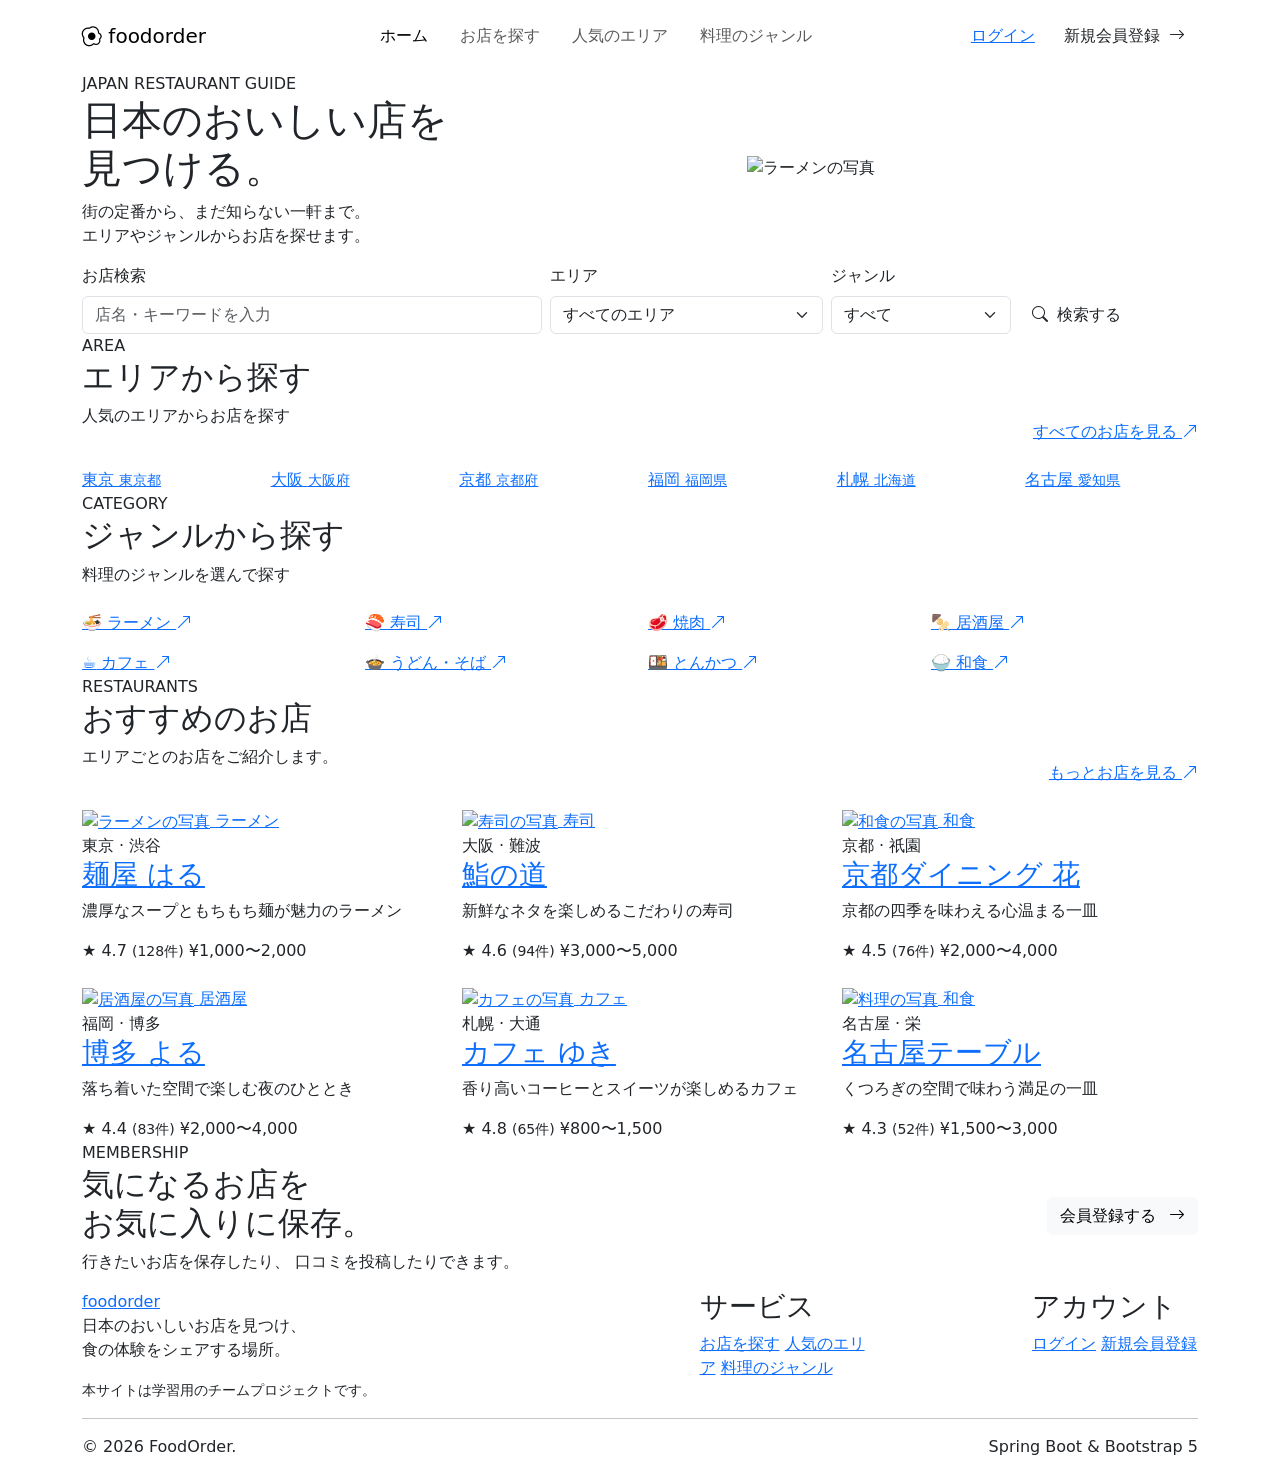
==== src/main/resources/templates/index.html @ aa1722ac "Feat: Add HomeController and index" ====
<!DOCTYPE html>
<html lang="ja" xmlns:th="http://www.thymeleaf.org">
<head>
    <meta charset="UTF-8">
    <meta name="viewport" content="width=device-width, initial-scale=1.0">
    <title>FoodOrder | 日本のおいしいお店を探す</title>

    <!-- Bootstrap 5 -->
    <link href="https://cdn.jsdelivr.net/npm/bootstrap@5.3.3/dist/css/bootstrap.min.css" rel="stylesheet">
    <link href="https://cdn.jsdelivr.net/npm/bootstrap-icons@1.11.3/font/bootstrap-icons.min.css" rel="stylesheet">

    <!-- Custom CSS -->
    <link rel="stylesheet" th:href="@{/main.css}" href="/main.css">
</head>

<body>

<!-- Header -->
<header class="site-header sticky-top">
    <nav class="navbar navbar-expand-lg">
        <div class="container py-2">

            <a class="navbar-brand" href="/">
                <span class="brand-icon">
                    <i class="bi bi-egg-fried"></i>
                </span>
                food<span class="brand-accent">order</span>
            </a>

            <button class="navbar-toggler border-0"
                    type="button"
                    data-bs-toggle="collapse"
                    data-bs-target="#mainNavbar"
                    aria-controls="mainNavbar"
                    aria-expanded="false"
                    aria-label="メニューを開く">
                <span class="navbar-toggler-icon"></span>
            </button>

            <div class="collapse navbar-collapse" id="mainNavbar">
                <ul class="navbar-nav mx-auto gap-lg-3">

                    <li class="nav-item">
                        <a class="nav-link active" href="/">
                            ホーム
                        </a>
                    </li>

                    <li class="nav-item">
                        <a class="nav-link" href="/restaurants">
                            お店を探す
                        </a>
                    </li>

                    <li class="nav-item">
                        <a class="nav-link" href="#regions">
                            人気のエリア
                        </a>
                    </li>

                    <li class="nav-item">
                        <a class="nav-link" href="#categories">
                            料理のジャンル
                        </a>
                    </li>
                </ul>

                <div class="d-flex align-items-center gap-3 header-actions">
                    <a href="/login" class="login-link">
                        ログイン
                    </a>

                    <a href="/join" class="btn btn-brand">
                        新規会員登録
                        <i class="bi bi-arrow-right ms-1"></i>
                    </a>
                </div>
            </div>

        </div>
    </nav>
</header>

<main>

    <!-- Hero -->
    <section class="hero-section">
        <div class="container">

            <div class="row align-items-center gy-4">

                <div class="col-lg-7">
                    <span class="section-kicker">
                        JAPAN RESTAURANT GUIDE
                    </span>

                    <h1 class="hero-title">
                        日本のおいしい店を<br>
                        <span>見つける。</span>
                    </h1>

                    <p class="hero-subtitle">
                        街の定番から、まだ知らない一軒まで。<br>
                        エリアやジャンルからお店を探せます。
                    </p>
                </div>

                <div class="col-lg-5 d-none d-lg-block">
                    <img class="hero-photo"
                         src="https://images.unsplash.com/photo-1569718212165-3a8278d5f624?auto=format&amp;fit=crop&amp;w=1100&amp;q=85"
                         alt="ラーメンの写真">
                </div>

            </div>

            <!-- Search -->
            <form class="search-panel" action="/restaurants" method="get">

                <div class="row g-2 align-items-end">

                    <div class="col-12 col-lg-5">
                        <label class="form-label" for="keyword">
                            お店検索
                        </label>

                        <input type="search"
                               class="form-control"
                               id="keyword"
                               name="keyword"
                               placeholder="店名・キーワードを入力">
                    </div>

                    <div class="col-6 col-lg-3">
                        <label class="form-label" for="region">
                            エリア
                        </label>

                        <select class="form-select" id="region" name="region">
                            <option value="">すべてのエリア</option>
                            <option value="東京">東京</option>
                            <option value="大阪">大阪</option>
                            <option value="京都">京都</option>
                            <option value="福岡">福岡</option>
                            <option value="札幌">札幌</option>
                            <option value="名古屋">名古屋</option>
                        </select>
                    </div>

                    <div class="col-6 col-lg-2">
                        <label class="form-label" for="category">
                            ジャンル
                        </label>

                        <select class="form-select" id="category" name="category">
                            <option value="">すべて</option>
                            <option value="ラーメン">ラーメン</option>
                            <option value="寿司">寿司</option>
                            <option value="焼肉">焼肉</option>
                            <option value="居酒屋">居酒屋</option>
                            <option value="カフェ">カフェ</option>
                            <option value="うどん・そば">うどん・そば</option>
                            <option value="とんかつ">とんかつ</option>
                            <option value="和食">和食</option>
                        </select>
                    </div>

                    <div class="col-12 col-lg-2">
                        <button class="btn btn-brand search-button"
                                type="submit">
                            <i class="bi bi-search me-1"></i>
                            検索する
                        </button>
                    </div>

                </div>

            </form>
        </div>
    </section>

    <!-- Popular Regions -->
    <section class="section-space" id="regions">
        <div class="container">

            <div class="section-heading d-flex justify-content-between align-items-end flex-wrap gap-2 mb-4">

                <div>
                    <span class="section-kicker">AREA</span>
                    <h2>エリアから探す</h2>
                    <p>人気のエリアからお店を探す</p>
                </div>

                <a class="section-more" href="/restaurants">
                    すべてのお店を見る
                    <i class="bi bi-arrow-up-right"></i>
                </a>

            </div>

            <div class="row g-3">

                <div class="col-6 col-md-4 col-lg-2">
                    <a class="region-card region-tokyo"
                       href="/restaurants?region=東京">
                        <span class="region-label">
                            東京
                            <small>東京都</small>
                        </span>
                    </a>
                </div>

                <div class="col-6 col-md-4 col-lg-2">
                    <a class="region-card region-osaka"
                       href="/restaurants?region=大阪">
                        <span class="region-label">
                            大阪
                            <small>大阪府</small>
                        </span>
                    </a>
                </div>

                <div class="col-6 col-md-4 col-lg-2">
                    <a class="region-card region-kyoto"
                       href="/restaurants?region=京都">
                        <span class="region-label">
                            京都
                            <small>京都府</small>
                        </span>
                    </a>
                </div>

                <div class="col-6 col-md-4 col-lg-2">
                    <a class="region-card region-fukuoka"
                       href="/restaurants?region=福岡">
                        <span class="region-label">
                            福岡
                            <small>福岡県</small>
                        </span>
                    </a>
                </div>

                <div class="col-6 col-md-4 col-lg-2">
                    <a class="region-card region-sapporo"
                       href="/restaurants?region=札幌">
                        <span class="region-label">
                            札幌
                            <small>北海道</small>
                        </span>
                    </a>
                </div>

                <div class="col-6 col-md-4 col-lg-2">
                    <a class="region-card region-nagoya"
                       href="/restaurants?region=名古屋">
                        <span class="region-label">
                            名古屋
                            <small>愛知県</small>
                        </span>
                    </a>
                </div>

            </div>

        </div>
    </section>

    <!-- Categories -->
    <section class="section-space category-section" id="categories">
        <div class="container">

            <div class="section-heading mb-4">
                <span class="section-kicker">CATEGORY</span>
                <h2>ジャンルから探す</h2>
                <p>料理のジャンルを選んで探す</p>
            </div>

            <div class="row g-3">

                <div class="col-6 col-md-3">
                    <a class="category-card"
                       href="/restaurants?category=ラーメン">
                        <span class="category-emoji">🍜</span>
                        ラーメン
                        <i class="bi bi-arrow-up-right"></i>
                    </a>
                </div>

                <div class="col-6 col-md-3">
                    <a class="category-card"
                       href="/restaurants?category=寿司">
                        <span class="category-emoji">🍣</span>
                        寿司
                        <i class="bi bi-arrow-up-right"></i>
                    </a>
                </div>

                <div class="col-6 col-md-3">
                    <a class="category-card"
                       href="/restaurants?category=焼肉">
                        <span class="category-emoji">🥩</span>
                        焼肉
                        <i class="bi bi-arrow-up-right"></i>
                    </a>
                </div>

                <div class="col-6 col-md-3">
                    <a class="category-card"
                       href="/restaurants?category=居酒屋">
                        <span class="category-emoji">🍢</span>
                        居酒屋
                        <i class="bi bi-arrow-up-right"></i>
                    </a>
                </div>

                <div class="col-6 col-md-3">
                    <a class="category-card"
                       href="/restaurants?category=カフェ">
                        <span class="category-emoji">☕</span>
                        カフェ
                        <i class="bi bi-arrow-up-right"></i>
                    </a>
                </div>

                <div class="col-6 col-md-3">
                    <a class="category-card"
                       href="/restaurants?category=うどん・そば">
                        <span class="category-emoji">🍲</span>
                        うどん・そば
                        <i class="bi bi-arrow-up-right"></i>
                    </a>
                </div>

                <div class="col-6 col-md-3">
                    <a class="category-card"
                       href="/restaurants?category=とんかつ">
                        <span class="category-emoji">🍱</span>
                        とんかつ
                        <i class="bi bi-arrow-up-right"></i>
                    </a>
                </div>

                <div class="col-6 col-md-3">
                    <a class="category-card"
                       href="/restaurants?category=和食">
                        <span class="category-emoji">🍚</span>
                        和食
                        <i class="bi bi-arrow-up-right"></i>
                    </a>
                </div>

            </div>

        </div>
    </section>

    <!-- Recommended Restaurants -->
    <section class="section-space" id="recommended">
        <div class="container">

            <div class="section-heading d-flex justify-content-between align-items-end flex-wrap gap-2 mb-4">

                <div>
                    <span class="section-kicker">RESTAURANTS</span>
                    <h2>おすすめのお店</h2>
                    <p>エリアごとのお店をご紹介します。</p>
                </div>

                <a class="section-more" href="/restaurants">
                    もっとお店を見る
                    <i class="bi bi-arrow-up-right"></i>
                </a>

            </div>

            <div class="row g-4">

                <!-- Restaurant 1 -->
                <div class="col-md-6 col-lg-4">
                    <article class="restaurant-card h-100">

                        <a class="restaurant-img-wrap" href="/restaurants/1">
                            <img src="https://images.unsplash.com/photo-1569718212165-3a8278d5f624?auto=format&amp;fit=crop&amp;w=900&amp;q=85"
                                 alt="ラーメンの写真">
                            <span class="category-chip">ラーメン</span>
                        </a>

                        <div class="restaurant-info">
                            <div class="restaurant-meta">東京 · 渋谷</div>

                            <h3>
                                <a href="/restaurants/1">麺屋 はる</a>
                            </h3>

                            <p>濃厚なスープともちもち麺が魅力のラーメン</p>

                            <div class="restaurant-bottom">
                                <span class="rating">
                                    ★ 4.7 <small>(128件)</small>
                                </span>
                                <span class="price">¥1,000〜2,000</span>
                            </div>
                        </div>

                    </article>
                </div>

                <!-- Restaurant 2 -->
                <div class="col-md-6 col-lg-4">
                    <article class="restaurant-card h-100">

                        <a class="restaurant-img-wrap" href="/restaurants/2">
                            <img src="https://images.unsplash.com/photo-1579871494447-9811cf80d66c?auto=format&amp;fit=crop&amp;w=900&amp;q=85"
                                 alt="寿司の写真">
                            <span class="category-chip">寿司</span>
                        </a>

                        <div class="restaurant-info">
                            <div class="restaurant-meta">大阪 · 難波</div>

                            <h3>
                                <a href="/restaurants/2">鮨の道</a>
                            </h3>

                            <p>新鮮なネタを楽しめるこだわりの寿司</p>

                            <div class="restaurant-bottom">
                                <span class="rating">
                                    ★ 4.6 <small>(94件)</small>
                                </span>
                                <span class="price">¥3,000〜5,000</span>
                            </div>
                        </div>

                    </article>
                </div>

                <!-- Restaurant 3 -->
                <div class="col-md-6 col-lg-4">
                    <article class="restaurant-card h-100">

                        <a class="restaurant-img-wrap" href="/restaurants/3">
                            <img src="https://images.unsplash.com/photo-1547592180-85f173990554?auto=format&amp;fit=crop&amp;w=900&amp;q=85"
                                 alt="和食の写真">
                            <span class="category-chip">和食</span>
                        </a>

                        <div class="restaurant-info">
                            <div class="restaurant-meta">京都 · 祇園</div>

                            <h3>
                                <a href="/restaurants/3">京都ダイニング 花</a>
                            </h3>

                            <p>京都の四季を味わえる心温まる一皿</p>

                            <div class="restaurant-bottom">
                                <span class="rating">
                                    ★ 4.5 <small>(76件)</small>
                                </span>
                                <span class="price">¥2,000〜4,000</span>
                            </div>
                        </div>

                    </article>
                </div>

                <!-- Restaurant 4 -->
                <div class="col-md-6 col-lg-4">
                    <article class="restaurant-card h-100">

                        <a class="restaurant-img-wrap" href="/restaurants/4">
                            <img src="https://images.unsplash.com/photo-1552566626-52f8b828add9?auto=format&amp;fit=crop&amp;w=900&amp;q=85"
                                 alt="居酒屋の写真">
                            <span class="category-chip">居酒屋</span>
                        </a>

                        <div class="restaurant-info">
                            <div class="restaurant-meta">福岡 · 博多</div>

                            <h3>
                                <a href="/restaurants/4">博多 よる</a>
                            </h3>

                            <p>落ち着いた空間で楽しむ夜のひととき</p>

                            <div class="restaurant-bottom">
                                <span class="rating">
                                    ★ 4.4 <small>(83件)</small>
                                </span>
                                <span class="price">¥2,000〜4,000</span>
                            </div>
                        </div>

                    </article>
                </div>

                <!-- Restaurant 5 -->
                <div class="col-md-6 col-lg-4">
                    <article class="restaurant-card h-100">

                        <a class="restaurant-img-wrap" href="/restaurants/5">
                            <img src="https://images.unsplash.com/photo-1501339847302-ac426a4a7cbb?auto=format&amp;fit=crop&amp;w=900&amp;q=85"
                                 alt="カフェの写真">
                            <span class="category-chip">カフェ</span>
                        </a>

                        <div class="restaurant-info">
                            <div class="restaurant-meta">札幌 · 大通</div>

                            <h3>
                                <a href="/restaurants/5">カフェ ゆき</a>
                            </h3>

                            <p>香り高いコーヒーとスイーツが楽しめるカフェ</p>

                            <div class="restaurant-bottom">
                                <span class="rating">
                                    ★ 4.8 <small>(65件)</small>
                                </span>
                                <span class="price">¥800〜1,500</span>
                            </div>
                        </div>

                    </article>
                </div>

                <!-- Restaurant 6 -->
                <div class="col-md-6 col-lg-4">
                    <article class="restaurant-card h-100">

                        <a class="restaurant-img-wrap" href="/restaurants/6">
                            <img src="https://images.unsplash.com/photo-1555992336-03a23c7b20ee?auto=format&amp;fit=crop&amp;w=900&amp;q=85"
                                 alt="料理の写真">
                            <span class="category-chip">和食</span>
                        </a>

                        <div class="restaurant-info">
                            <div class="restaurant-meta">名古屋 · 栄</div>

                            <h3>
                                <a href="/restaurants/6">名古屋テーブル</a>
                            </h3>

                            <p>くつろぎの空間で味わう満足の一皿</p>

                            <div class="restaurant-bottom">
                                <span class="rating">
                                    ★ 4.3 <small>(52件)</small>
                                </span>
                                <span class="price">¥1,500〜3,000</span>
                            </div>
                        </div>

                    </article>
                </div>

            </div>
        </div>
    </section>

    <!-- Membership -->
    <section class="section-space pt-0">
        <div class="container">

            <div class="discover-banner d-flex flex-column flex-lg-row justify-content-between align-items-lg-center gap-4">

                <div>
                    <span class="banner-kicker">MEMBERSHIP</span>

                    <h2>
                        気になるお店を<br>
                        お気に入りに保存。
                    </h2>

                    <p>
                        行きたいお店を保存したり、
                        口コミを投稿したりできます。
                    </p>
                </div>

                <a href="/join" class="btn btn-light banner-button">
                    会員登録する
                    <i class="bi bi-arrow-right ms-2"></i>
                </a>

            </div>

        </div>
    </section>

</main>

<!-- Footer -->
<footer class="site-footer">
    <div class="container">

        <div class="row gy-4 justify-content-between">

            <div class="col-lg-5">
                <a href="/" class="footer-brand">
                    food<span>order</span>
                </a>

                <p>
                    日本のおいしいお店を見つけ、<br>
                    食の体験をシェアする場所。
                </p>

                <small>
                    本サイトは学習用のチームプロジェクトです。
                </small>
            </div>

            <div class="col-6 col-lg-2">
                <h3>サービス</h3>
                <a href="/restaurants">お店を探す</a>
                <a href="#regions">人気のエリア</a>
                <a href="#categories">料理のジャンル</a>
            </div>

            <div class="col-6 col-lg-2">
                <h3>アカウント</h3>
                <a href="/login">ログイン</a>
                <a href="/join">新規会員登録</a>
            </div>

        </div>

        <hr>

        <div class="footer-bottom d-flex justify-content-between flex-wrap gap-2">
            <span>© 2026 FoodOrder.</span>
            <span>Spring Boot &amp; Bootstrap 5</span>
        </div>

    </div>
</footer>

<!-- Bootstrap JavaScript -->
<script src="https://cdn.jsdelivr.net/npm/bootstrap@5.3.3/dist/js/bootstrap.bundle.min.js"></script>

</body>
</html>
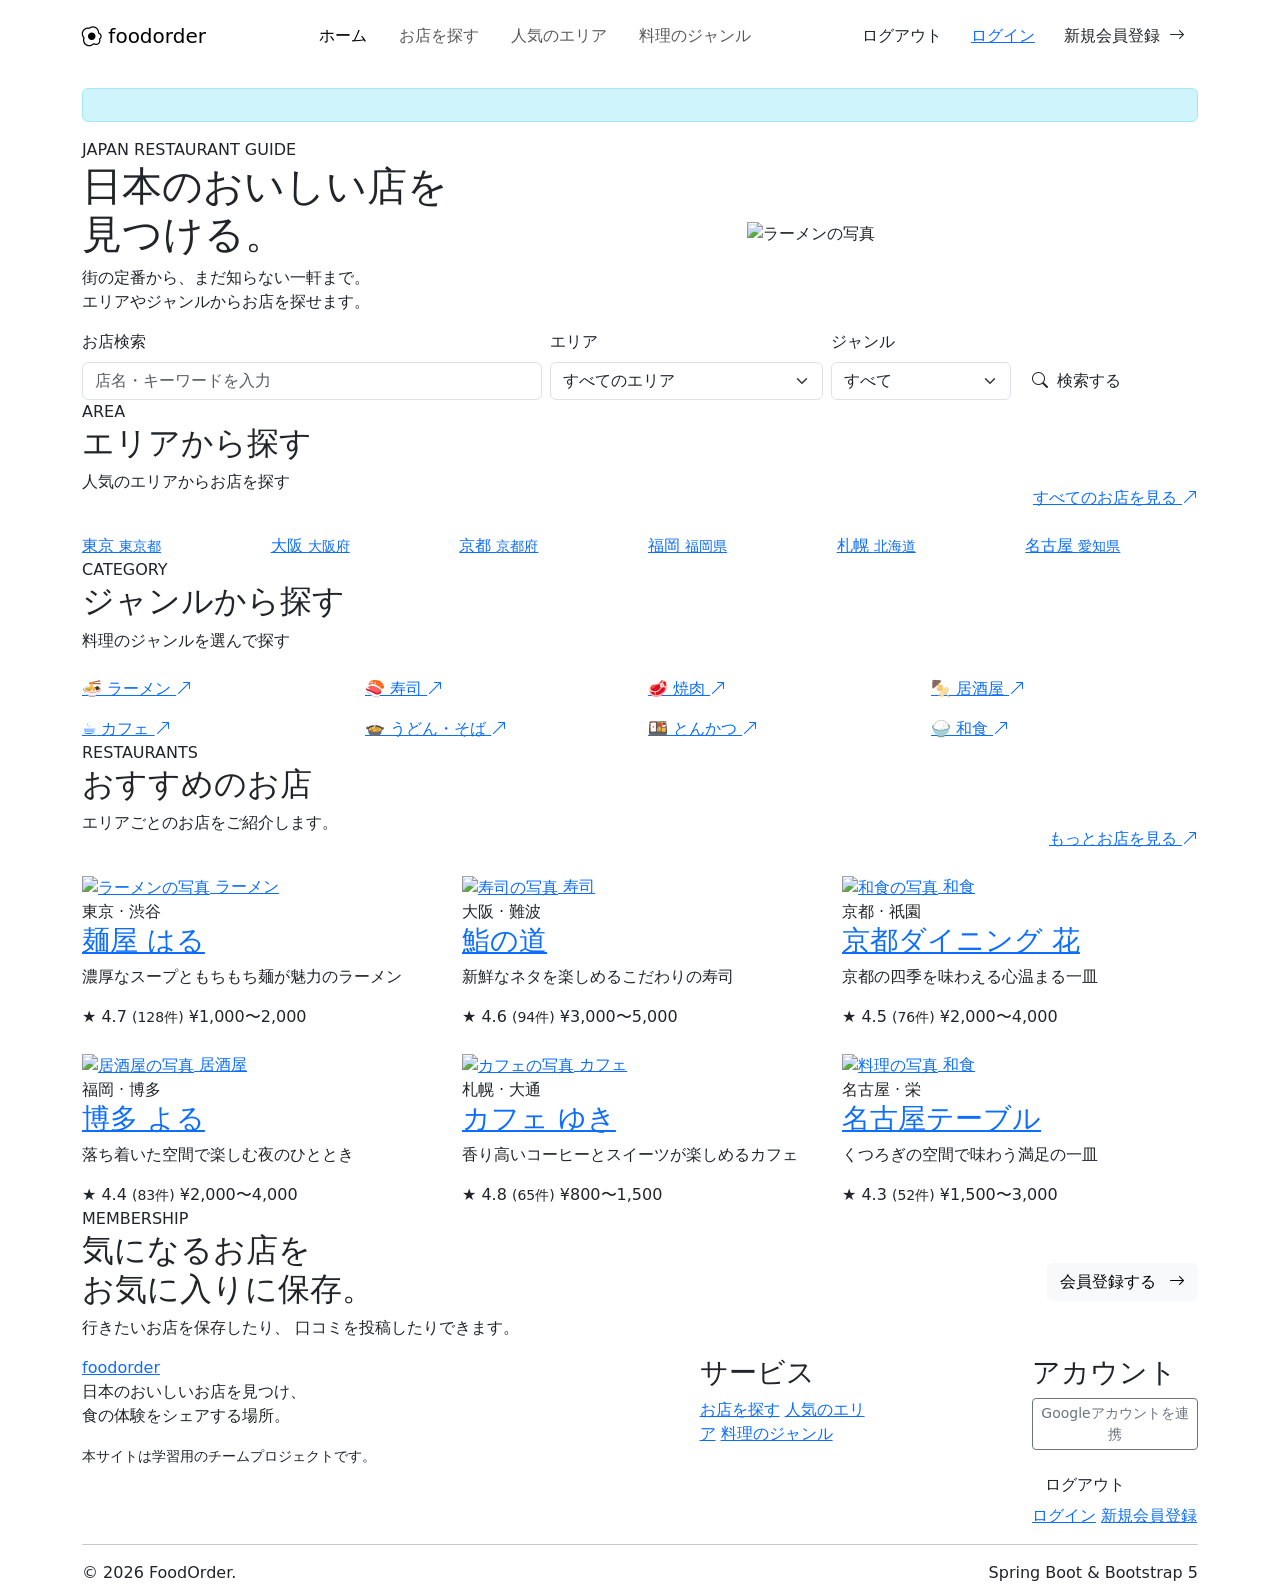
==== commit 79f3d0bb: "로그인·회원가입·계정 찾기 및 로그인 정보 저장 기능 구현" ====
--- a/src/main/resources/templates/index.html
+++ b/src/main/resources/templates/index.html
@@ -1,6 +1,6 @@
 
 <!DOCTYPE html>
-<html lang="ja" xmlns:th="http://www.thymeleaf.org">
+<html lang="ja" xmlns:th="http://www.thymeleaf.org" xmlns:sec="http://www.thymeleaf.org/extras/spring-security">
 <head>
     <meta charset="UTF-8">
     <meta name="viewport" content="width=device-width, initial-scale=1.0">
@@ -67,11 +67,14 @@
                 </ul>
 
                 <div class="d-flex align-items-center gap-3 header-actions">
-                    <a href="/login" class="login-link">
+                    <form sec:authorize="isAuthenticated()" th:action="@{/logout}" method="post" class="m-0">
+                        <button type="submit" class="btn btn-brand">ログアウト</button>
+                    </form>
+                    <a sec:authorize="isAnonymous()" href="/login" class="login-link">
                         ログイン
                     </a>
 
-                    <a href="/join" class="btn btn-brand">
+                    <a sec:authorize="isAnonymous()" href="/join" class="btn btn-brand">
                         新規会員登録
                         <i class="bi bi-arrow-right ms-1"></i>
                     </a>
@@ -83,6 +86,7 @@
 </header>
 
 <main>
+    <div th:if="${googleMessage}" class="container pt-3" role="status"><p class="alert alert-info" th:text="${googleMessage}"></p></div>
 
     <!-- Hero -->
     <section class="hero-section">
@@ -579,7 +583,7 @@
                     </p>
                 </div>
 
-                <a href="/join" class="btn btn-light banner-button">
+                <a sec:authorize="isAnonymous()" href="/join" class="btn btn-light banner-button">
                     会員登録する
                     <i class="bi bi-arrow-right ms-2"></i>
                 </a>
@@ -621,8 +625,14 @@
 
             <div class="col-6 col-lg-2">
                 <h3>アカウント</h3>
-                <a href="/login">ログイン</a>
-                <a href="/join">新規会員登録</a>
+                <form sec:authorize="hasRole('USER')" th:action="@{/account/social/link/google}" method="post" class="mb-3">
+                    <button type="submit" class="btn btn-outline-secondary btn-sm">Googleアカウントを連携</button>
+                </form>
+                <form sec:authorize="isAuthenticated()" th:action="@{/logout}" method="post" class="m-0">
+                        <button type="submit" class="btn btn-brand">ログアウト</button>
+                    </form>
+                <a sec:authorize="isAnonymous()" href="/login">ログイン</a>
+                <a sec:authorize="isAnonymous()" href="/join">新規会員登録</a>
             </div>
 
         </div>
